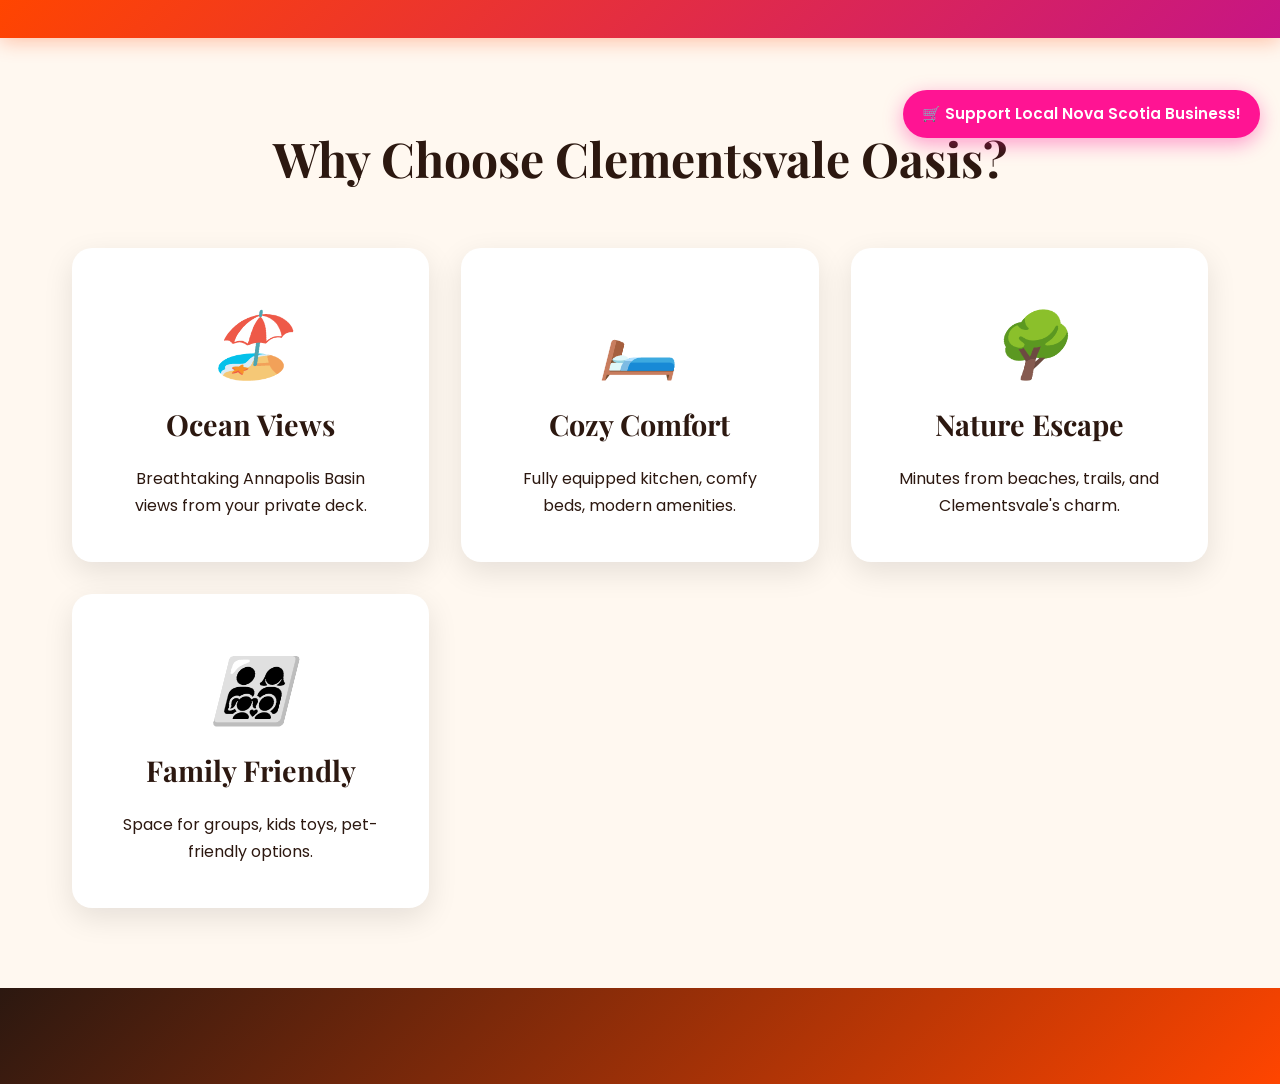
==== features.html @ cbfb9190 "Add files via upload" ====
<!DOCTYPE html>
<html lang="en">
<head>
    <meta charset="UTF-8">
    <meta name="viewport" content="width=device-width, initial-scale=1.0">
    <title>Features - Clementsvale Oasis</title>
    <link rel="stylesheet" href="styles.css">
    <style>
        section { padding: 5rem 2rem; max-width: 1200px; margin: 0 auto; background: var(--light-gray); min-height: 70vh; display: flex; flex-direction: column; justify-content: center; }
        h2 { font-size: 3rem; text-align: center; color: var(--primary-blue); margin-bottom: 3rem; text-shadow: 2px 2px 0 var(--accent-orange); }
        .feature-grid { display: grid; grid-template-columns: repeat(auto-fit, minmax(300px, 1fr)); gap: 2rem; }
        .feature { background: var(--white); padding: 2.5rem; border-radius: 20px; text-align: center; box-shadow: 0 10px 30px rgba(0,0,0,0.1); transition: transform 0.3s; border: 3px solid transparent; }
        .feature:hover { transform: translateY(-10px); border-color: var(--turquoise); }
        .feature i { font-size: 4rem; color: var(--accent-orange); margin-bottom: 1rem; }
        .feature h3 { font-size: 1.8rem; color: var(--primary-blue); margin-bottom: 1rem; }
    </style>
</head>
<body>
    <nav><!-- Same nav as above --></nav>
    <div class="support-badge">🛒 Support Local Nova Scotia Business!</div>

    <section>
        <h2>Why Choose Clementsvale Oasis?</h2>
        <div class="feature-grid">
            <div class="feature">
                <i>🏖️</i><h3>Ocean Views</h3><p>Breathtaking Annapolis Basin views from your private deck.</p>
            </div>
            <div class="feature">
                <i>🛏️</i><h3>Cozy Comfort</h3><p>Fully equipped kitchen, comfy beds, modern amenities.</p>
            </div>
            <div class="feature">
                <i>🌳</i><h3>Nature Escape</h3><p>Minutes from beaches, trails, and Clementsvale's charm.</p>
            </div>
            <div class="feature">
                <i>👨‍👩‍👧‍👦</i><h3>Family Friendly</h3><p>Space for groups, kids toys, pet-friendly options.</p>
            </div>
        </div>
    </section>

    <footer><!-- Same footer --></footer>
</body>
</html>
---- styles.css ----
@import url('https://fonts.googleapis.com/css2?family=Playfair+Display:wght@700&family=Poppins:wght@400;600&display=swap');

/* Bold Orange-Pink Pop Art with Sophisticated Polish */
:root {
    --pop-orange: #FF4500;      /* Vibrant fiery orange */
    --deep-pink: #C71585;       /* Rich magenta pink */
    --hot-pink: #FF1493;        /* Electric hot pink */
    --soft-orange: #FFA07A;     /* Warm peach accent */
    --white: #FFFFFF;
    --dark-gray: #2C1810;       /* Sophisticated charcoal */
    --light-cream: #FFF8F0;     /* Elegant off-white */
}

* { margin: 0; padding: 0; box-sizing: border-box; }

body {
    font-family: 'Poppins', sans-serif;
    line-height: 1.7;
    color: var(--dark-gray);
    overflow-x: hidden;
    background: var(--light-cream);
}

h1, h2, h3 { font-family: 'Playfair Display', serif; font-weight: 700; }

nav {
    background: linear-gradient(135deg, var(--pop-orange), var(--deep-pink));
    padding: 1.2rem 0;
    position: sticky; top: 0; z-index: 100; box-shadow: 0 4px 20px rgba(255,69,0,0.3);
}

.nav-container {
    max-width: 1200px; margin: 0 auto; display: flex; justify-content: space-between; align-items: center;
}

.logo {
    font-size: 2rem; font-weight: 700; color: var(--white); text-decoration: none; letter-spacing: 2px;
}

.nav-links { display: flex; list-style: none; }

.nav-links a {
    color: var(--white); text-decoration: none; padding: 1rem 1.8rem; font-weight: 600; transition: all 0.4s ease; border-radius: 30px; position: relative; overflow: hidden;
}

.nav-links a::before {
    content: ''; position: absolute; top: 0; left: -100%; width: 100%; height: 100%; background: var(--hot-pink); transition: left 0.4s; z-index: -1;
}

.nav-links a:hover::before { left: 0; }
.nav-links a:hover { transform: translateY(-3px); text-shadow: 0 2px 4px rgba(0,0,0,0.3); }

.btn {
    background: linear-gradient(45deg, var(--hot-pink), var(--deep-pink));
    color: var(--white); padding: 1.1rem 2.8rem; font-size: 1.1rem; font-weight: 600;
    border: none; border-radius: 50px; cursor: pointer; text-decoration: none; display: inline-block;
    transition: all 0.4s cubic-bezier(0.25, 0.46, 0.45, 0.94); box-shadow: 0 6px 25px rgba(255,20,147,0.4);
    text-transform: uppercase; letter-spacing: 1.5px; position: relative; overflow: hidden;
}

.btn::before {
    content: ''; position: absolute; top: 0; left: -100%; width: 100%; height: 100%; background: linear-gradient(90deg, transparent, rgba(255,255,255,0.3), transparent); transition: left 0.6s;
}

.btn:hover::before { left: 100%; }
.btn:hover { transform: translateY(-5px) scale(1.05); box-shadow: 0 12px 40px rgba(255,20,147,0.6); }

.btn-airbnb { background: linear-gradient(45deg, #FF5A5F, #FF1744); box-shadow: 0 6px 25px rgba(255,90,95,0.4); }
.btn-airbnb:hover { box-shadow: 0 12px 40px rgba(255,90,95,0.6); }
.btn-vrbo { background: linear-gradient(45deg, #FF5A1F, #FF5722); box-shadow: 0 6px 25px rgba(255,90,31,0.4); }
.btn-vrbo:hover { box-shadow: 0 12px 40px rgba(255,90,31,0.6); }

.support-badge {
    position: fixed; top: 90px; right: 20px; background: var(--hot-pink); color: var(--white);
    padding: 0.7rem 1.2rem; border-radius: 30px; font-size: 0.95rem; font-weight: 600;
    box-shadow: 0 6px 20px rgba(255,20,147,0.4); z-index: 1000; animation: pulse 2s infinite;
}

@keyframes pulse { 0%, 100% { transform: scale(1); } 50% { transform: scale(1.05); } }

footer {
    background: linear-gradient(135deg, var(--dark-gray), var(--pop-orange)); color: var(--white);
    text-align: center; padding: 3rem 2rem; font-size: 1.1rem;
}

@media (max-width: 768px) {
    .nav-links { flex-direction: column; position: absolute; top: 100%; left: 0; width: 100%; background: linear-gradient(135deg, var(--pop-orange), var(--deep-pink)); }
    .btn { display: block; margin: 1rem auto; }
}
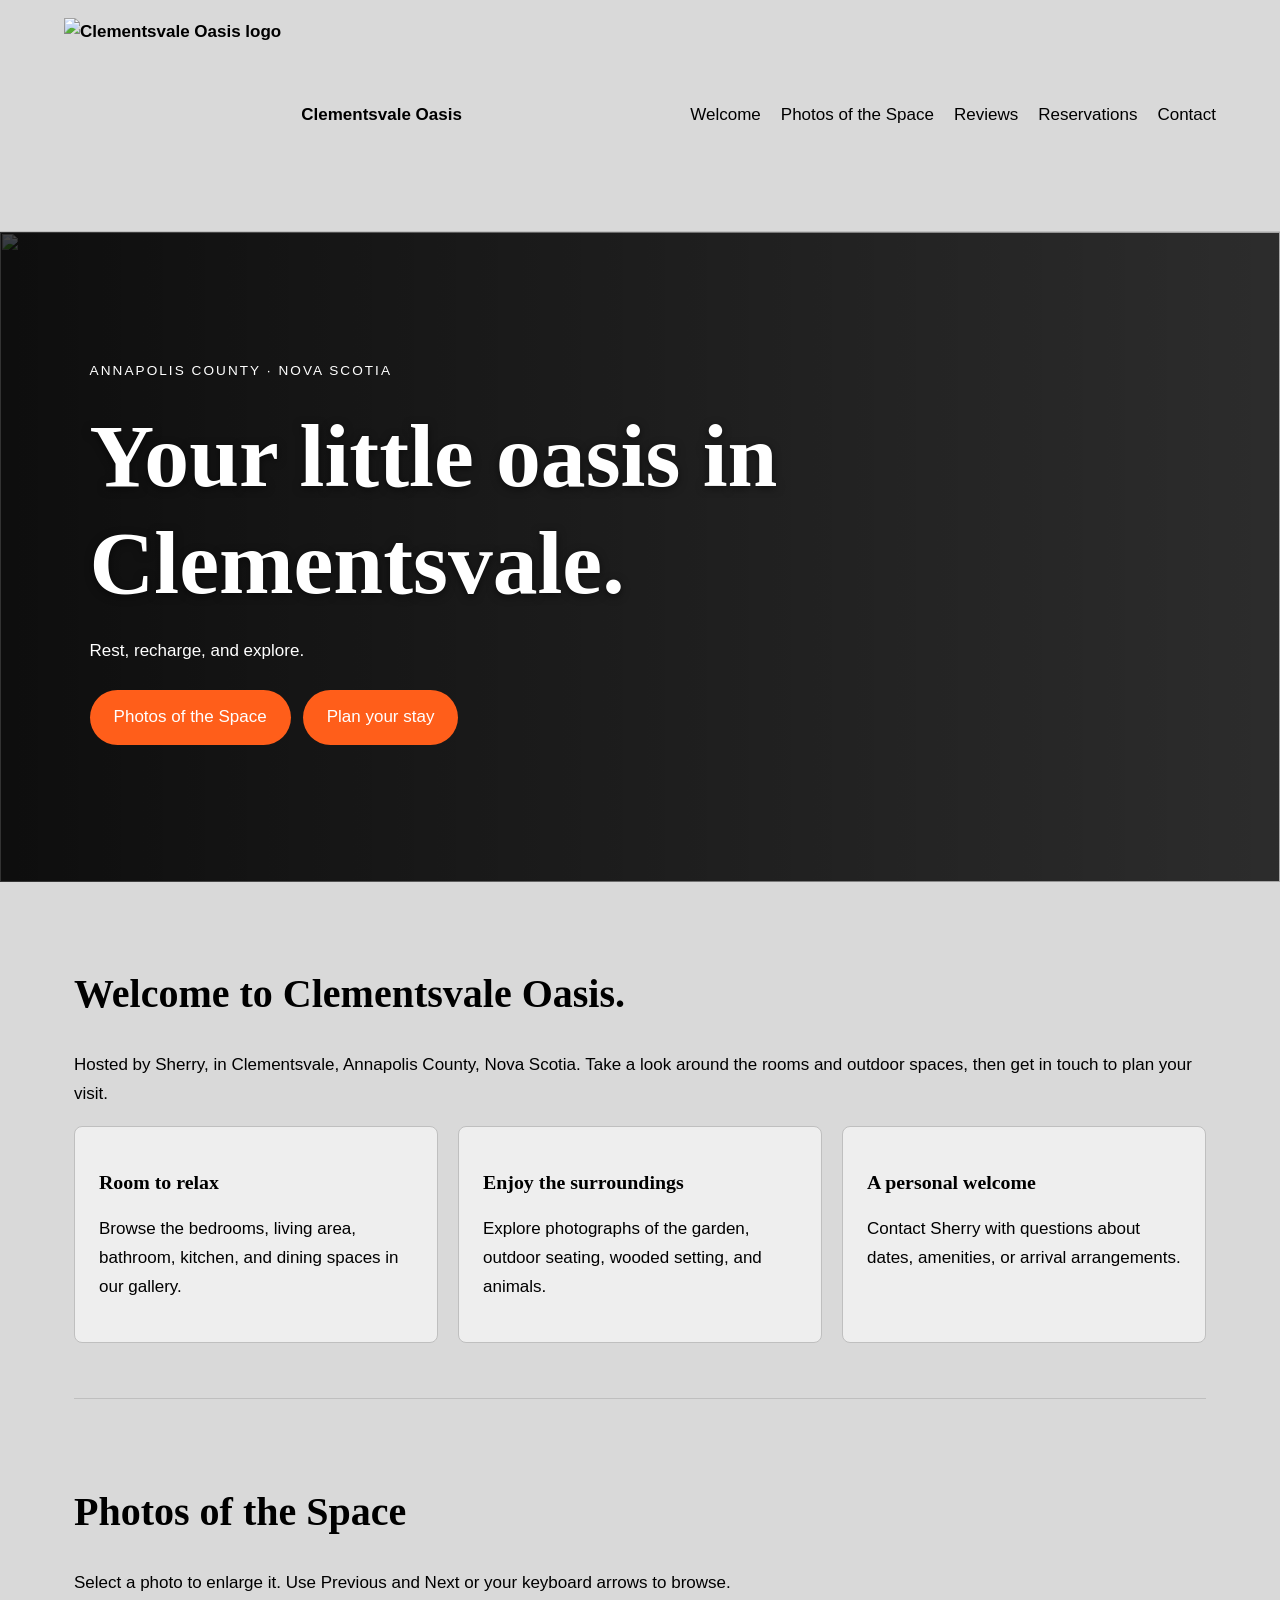
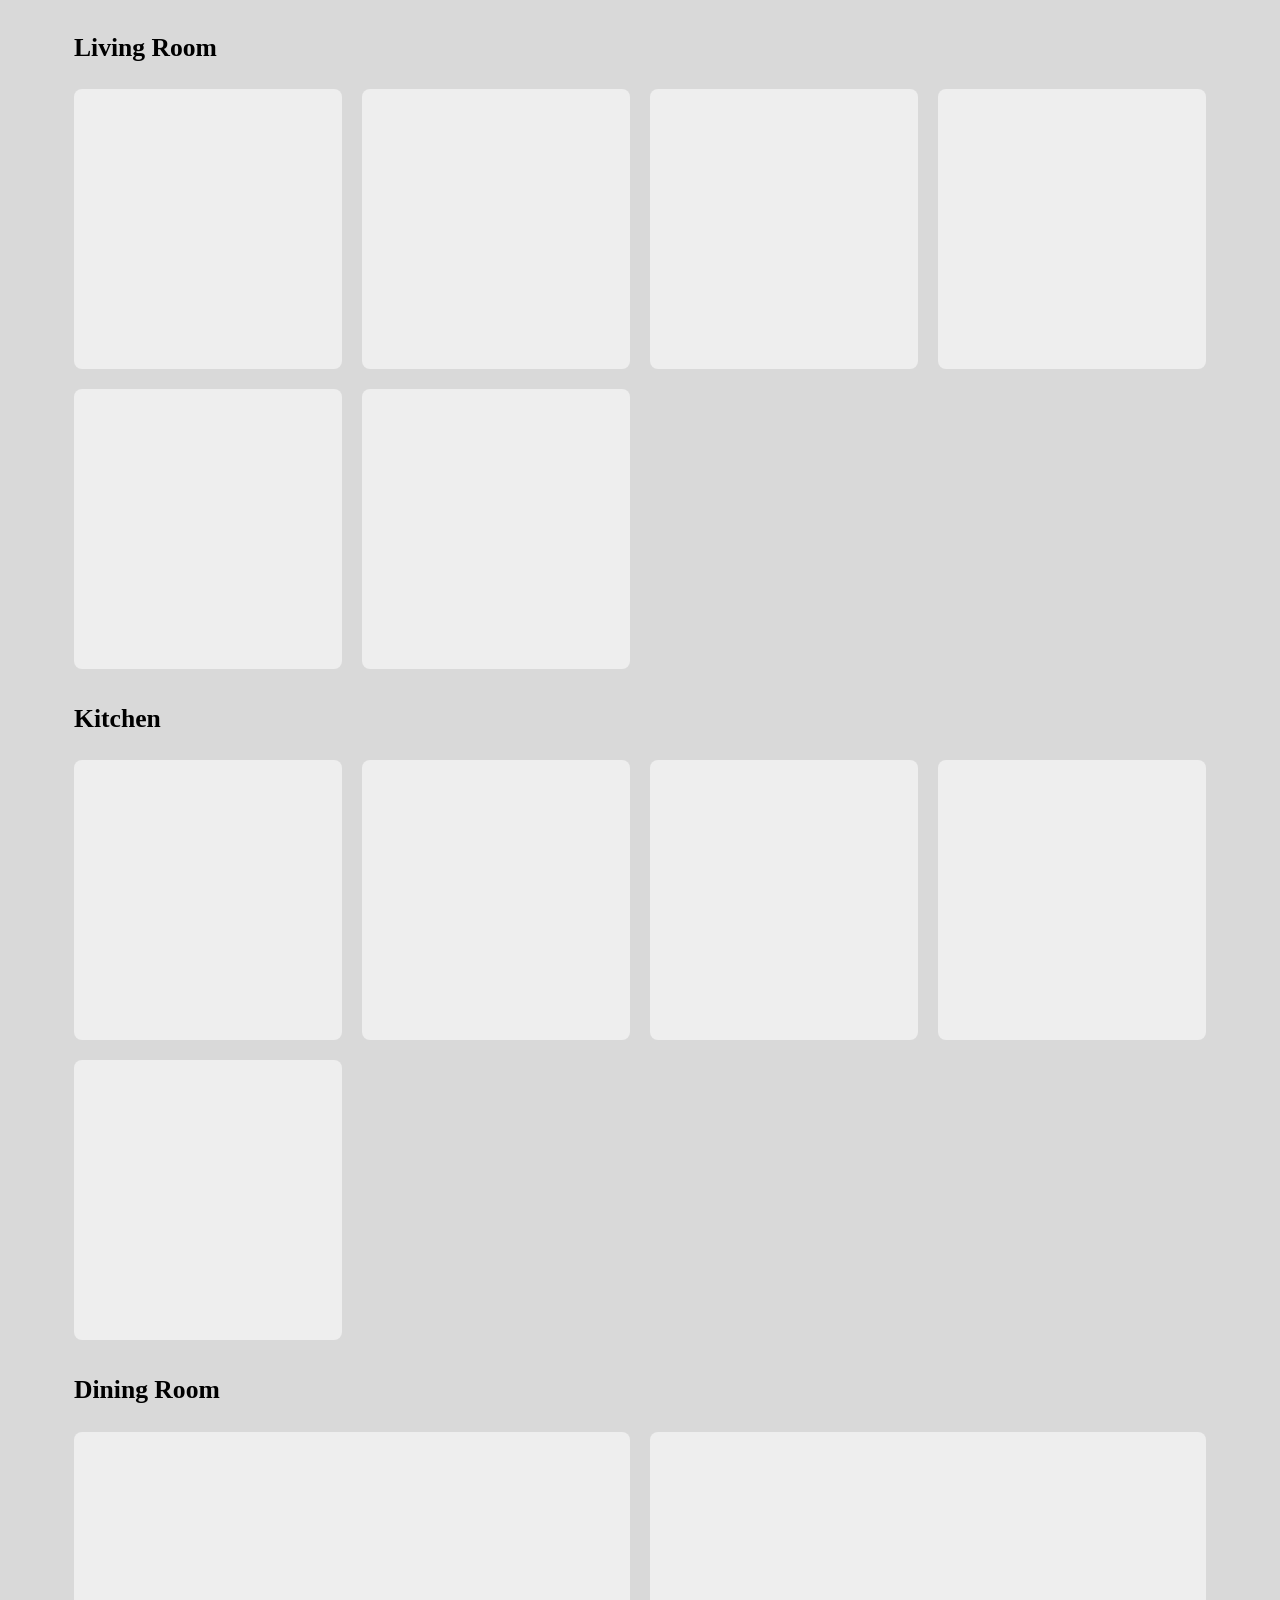
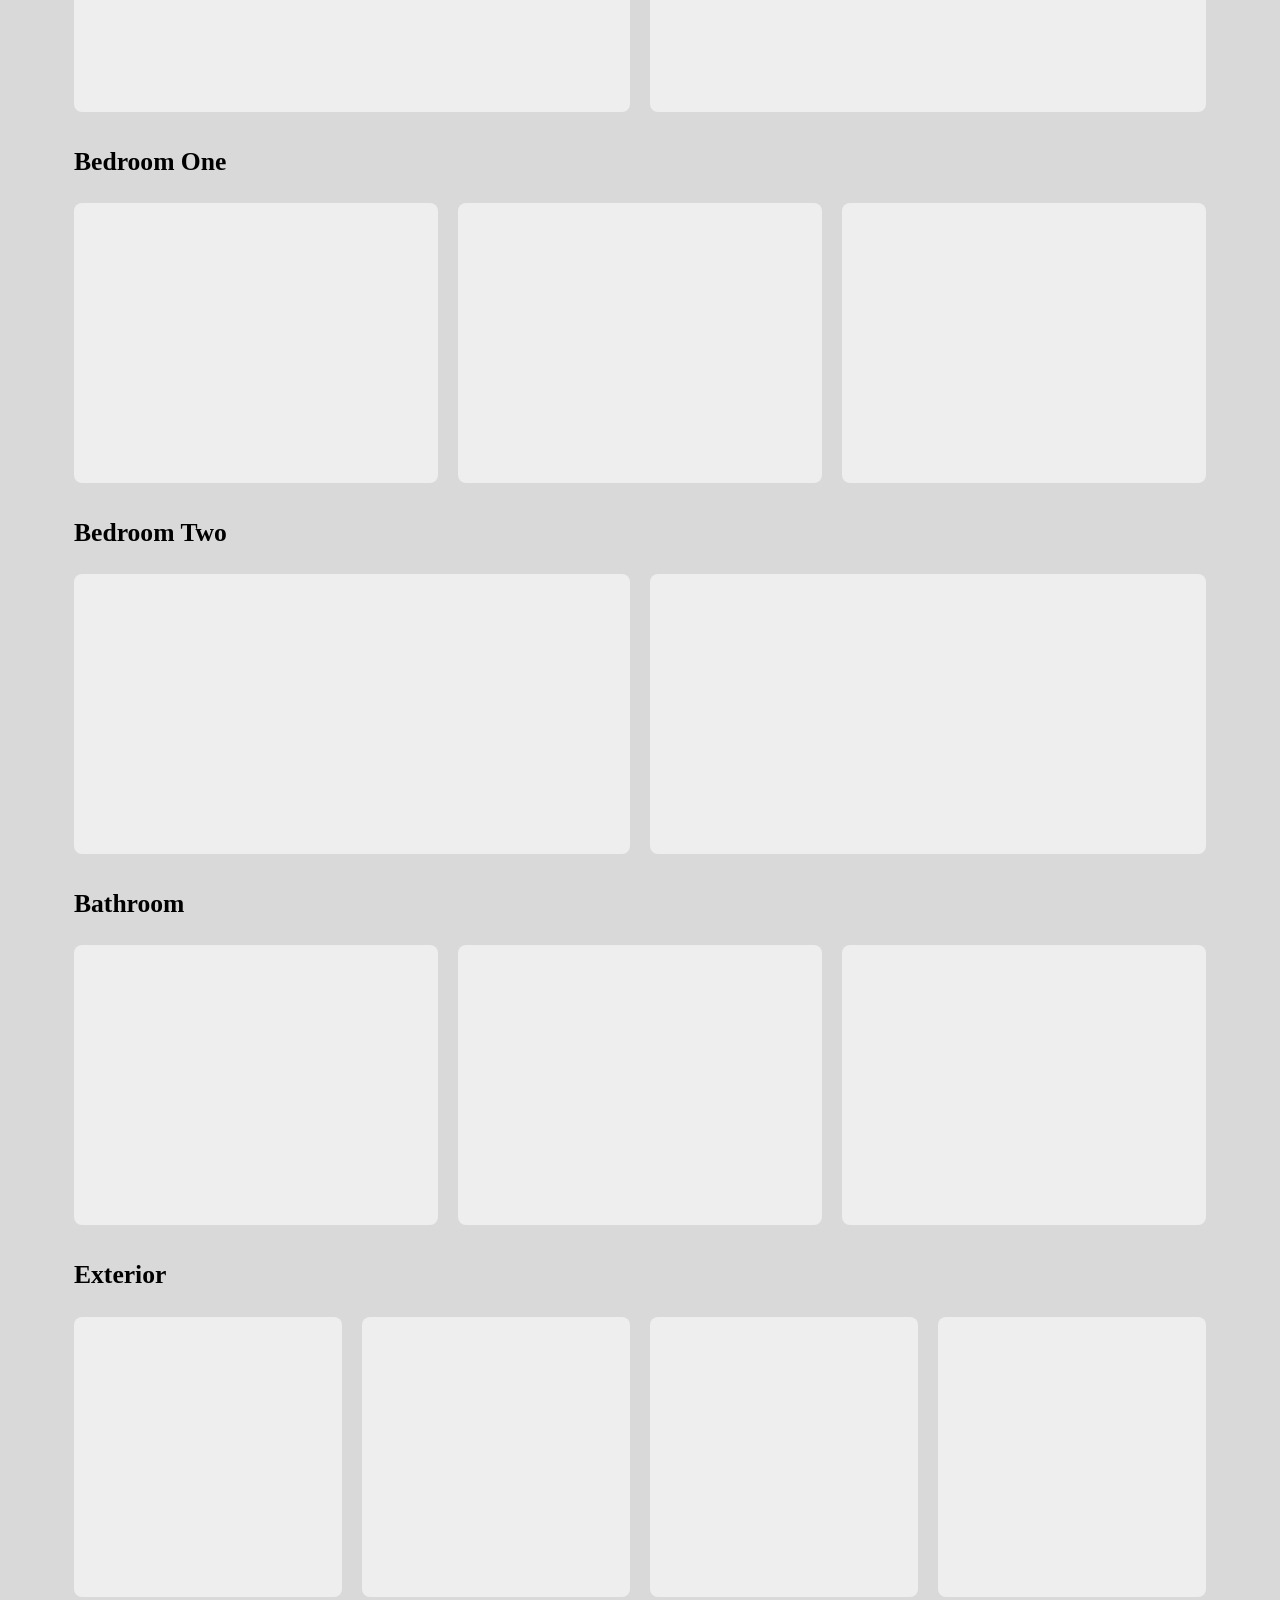
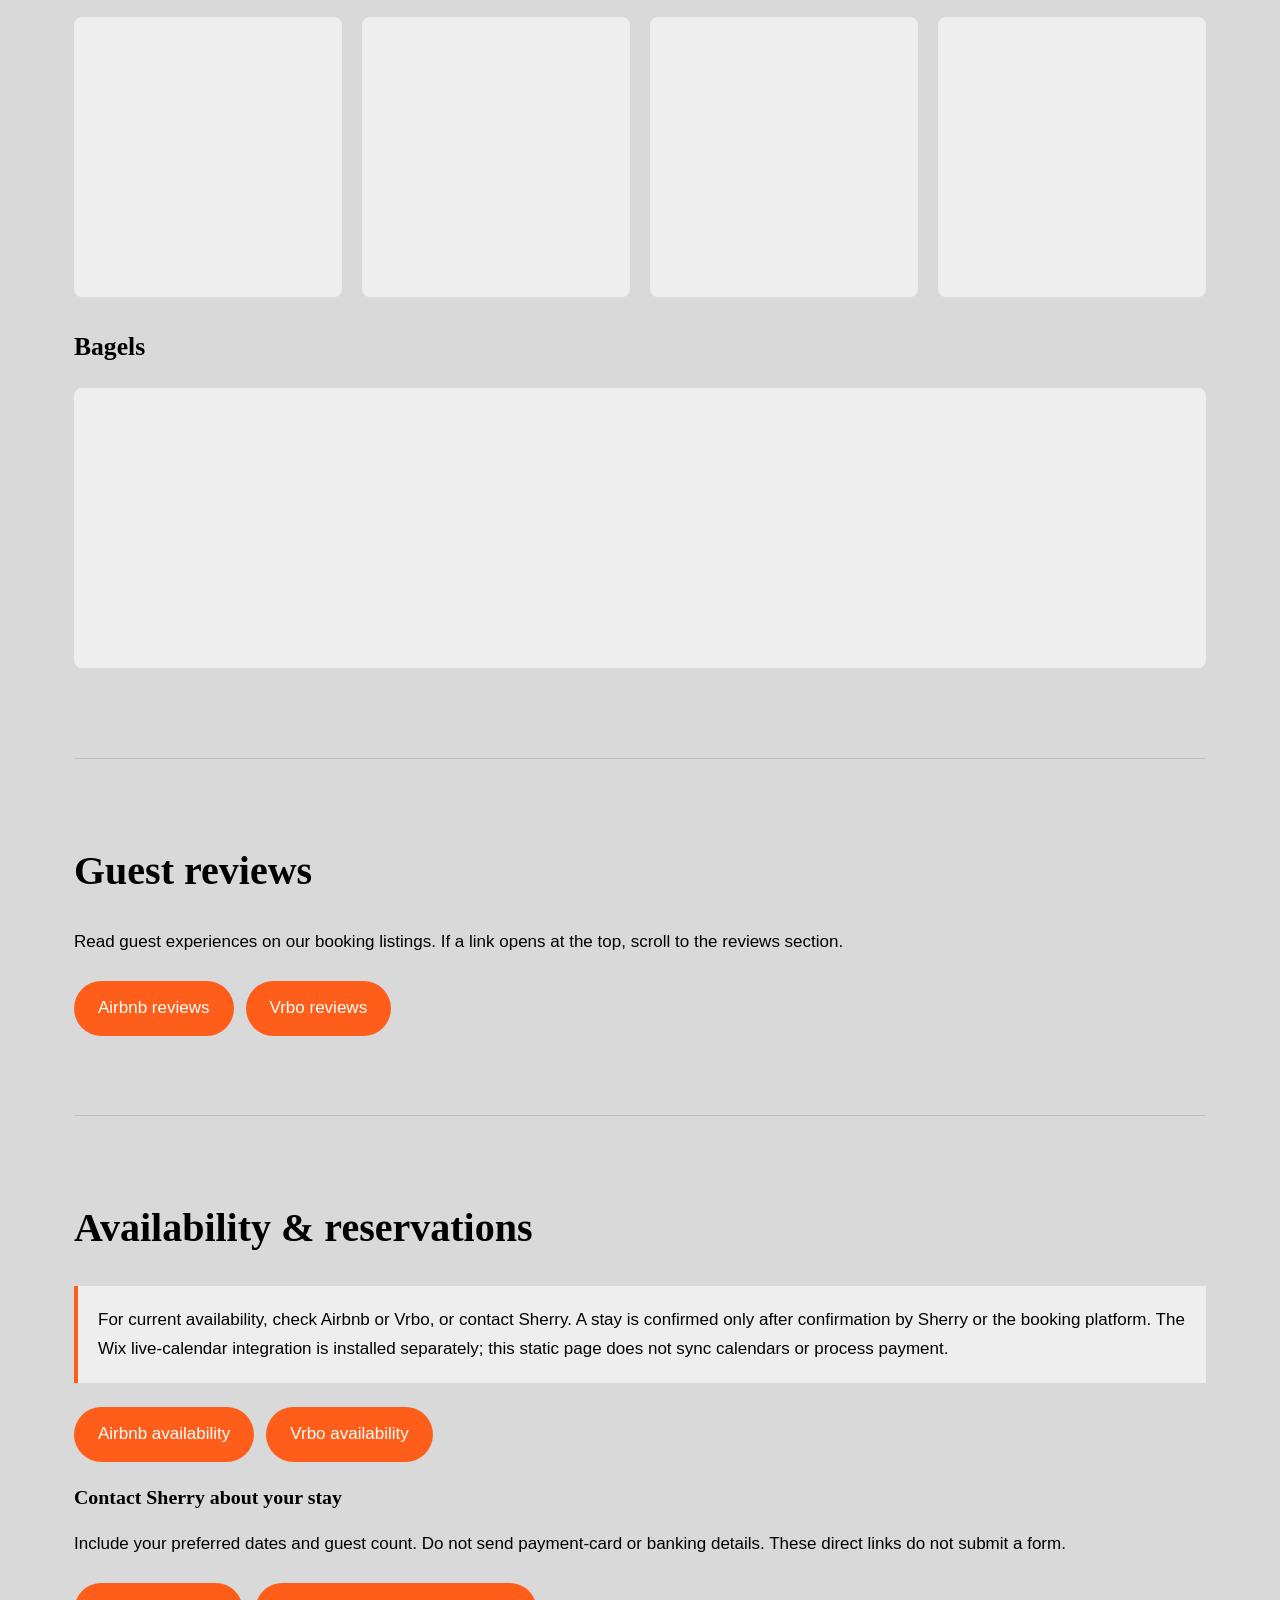
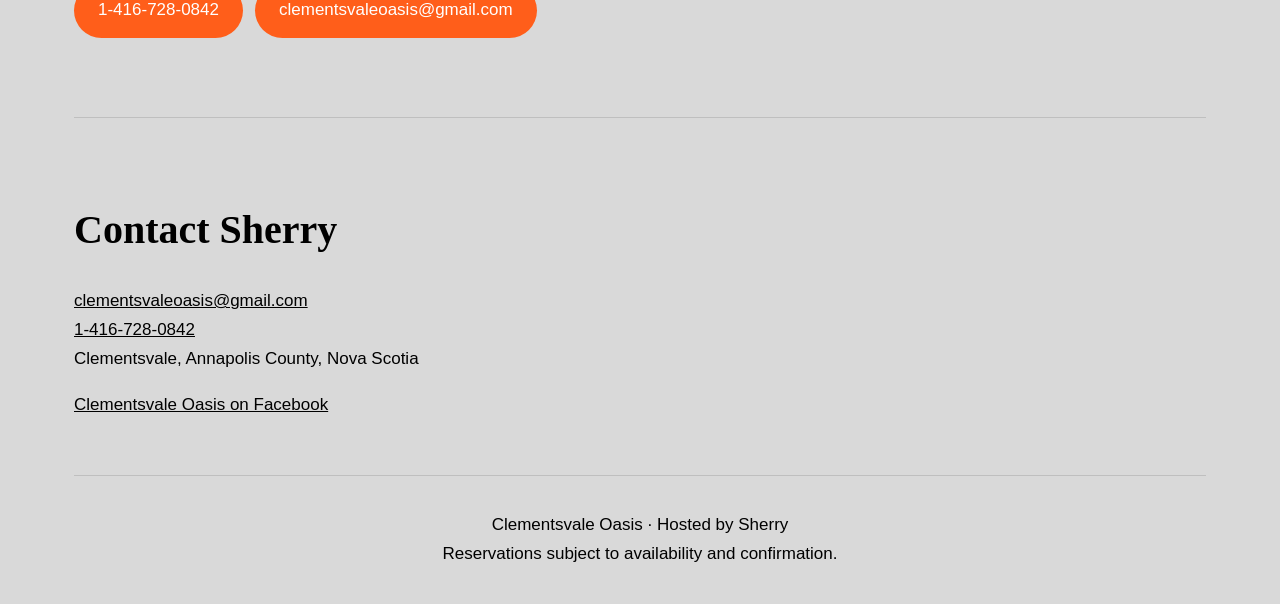
==== commit faa90a45: "Replace website source and add Wix availability calendar integration" ====
--- a/features.html
+++ b/features.html
@@ -1,42 +1 @@
-<!DOCTYPE html>
-<html lang="en">
-<head>
-    <meta charset="UTF-8">
-    <meta name="viewport" content="width=device-width, initial-scale=1.0">
-    <title>Features - Clementsvale Oasis</title>
-    <link rel="stylesheet" href="styles.css">
-    <style>
-        section { padding: 5rem 2rem; max-width: 1200px; margin: 0 auto; background: var(--light-gray); min-height: 70vh; display: flex; flex-direction: column; justify-content: center; }
-        h2 { font-size: 3rem; text-align: center; color: var(--primary-blue); margin-bottom: 3rem; text-shadow: 2px 2px 0 var(--accent-orange); }
-        .feature-grid { display: grid; grid-template-columns: repeat(auto-fit, minmax(300px, 1fr)); gap: 2rem; }
-        .feature { background: var(--white); padding: 2.5rem; border-radius: 20px; text-align: center; box-shadow: 0 10px 30px rgba(0,0,0,0.1); transition: transform 0.3s; border: 3px solid transparent; }
-        .feature:hover { transform: translateY(-10px); border-color: var(--turquoise); }
-        .feature i { font-size: 4rem; color: var(--accent-orange); margin-bottom: 1rem; }
-        .feature h3 { font-size: 1.8rem; color: var(--primary-blue); margin-bottom: 1rem; }
-    </style>
-</head>
-<body>
-    <nav><!-- Same nav as above --></nav>
-    <div class="support-badge">🛒 Support Local Nova Scotia Business!</div>
-
-    <section>
-        <h2>Why Choose Clementsvale Oasis?</h2>
-        <div class="feature-grid">
-            <div class="feature">
-                <i>🏖️</i><h3>Ocean Views</h3><p>Breathtaking Annapolis Basin views from your private deck.</p>
-            </div>
-            <div class="feature">
-                <i>🛏️</i><h3>Cozy Comfort</h3><p>Fully equipped kitchen, comfy beds, modern amenities.</p>
-            </div>
-            <div class="feature">
-                <i>🌳</i><h3>Nature Escape</h3><p>Minutes from beaches, trails, and Clementsvale's charm.</p>
-            </div>
-            <div class="feature">
-                <i>👨‍👩‍👧‍👦</i><h3>Family Friendly</h3><p>Space for groups, kids toys, pet-friendly options.</p>
-            </div>
-        </div>
-    </section>
-
-    <footer><!-- Same footer --></footer>
-</body>
-</html>
+<!doctype html><html lang="en"><head><meta charset="utf-8"><meta http-equiv="refresh" content="0;url=index.html#photos"><title>Clementsvale Oasis Photos</title></head><body><a href="index.html#photos">View Photos of the Space</a></body></html>
